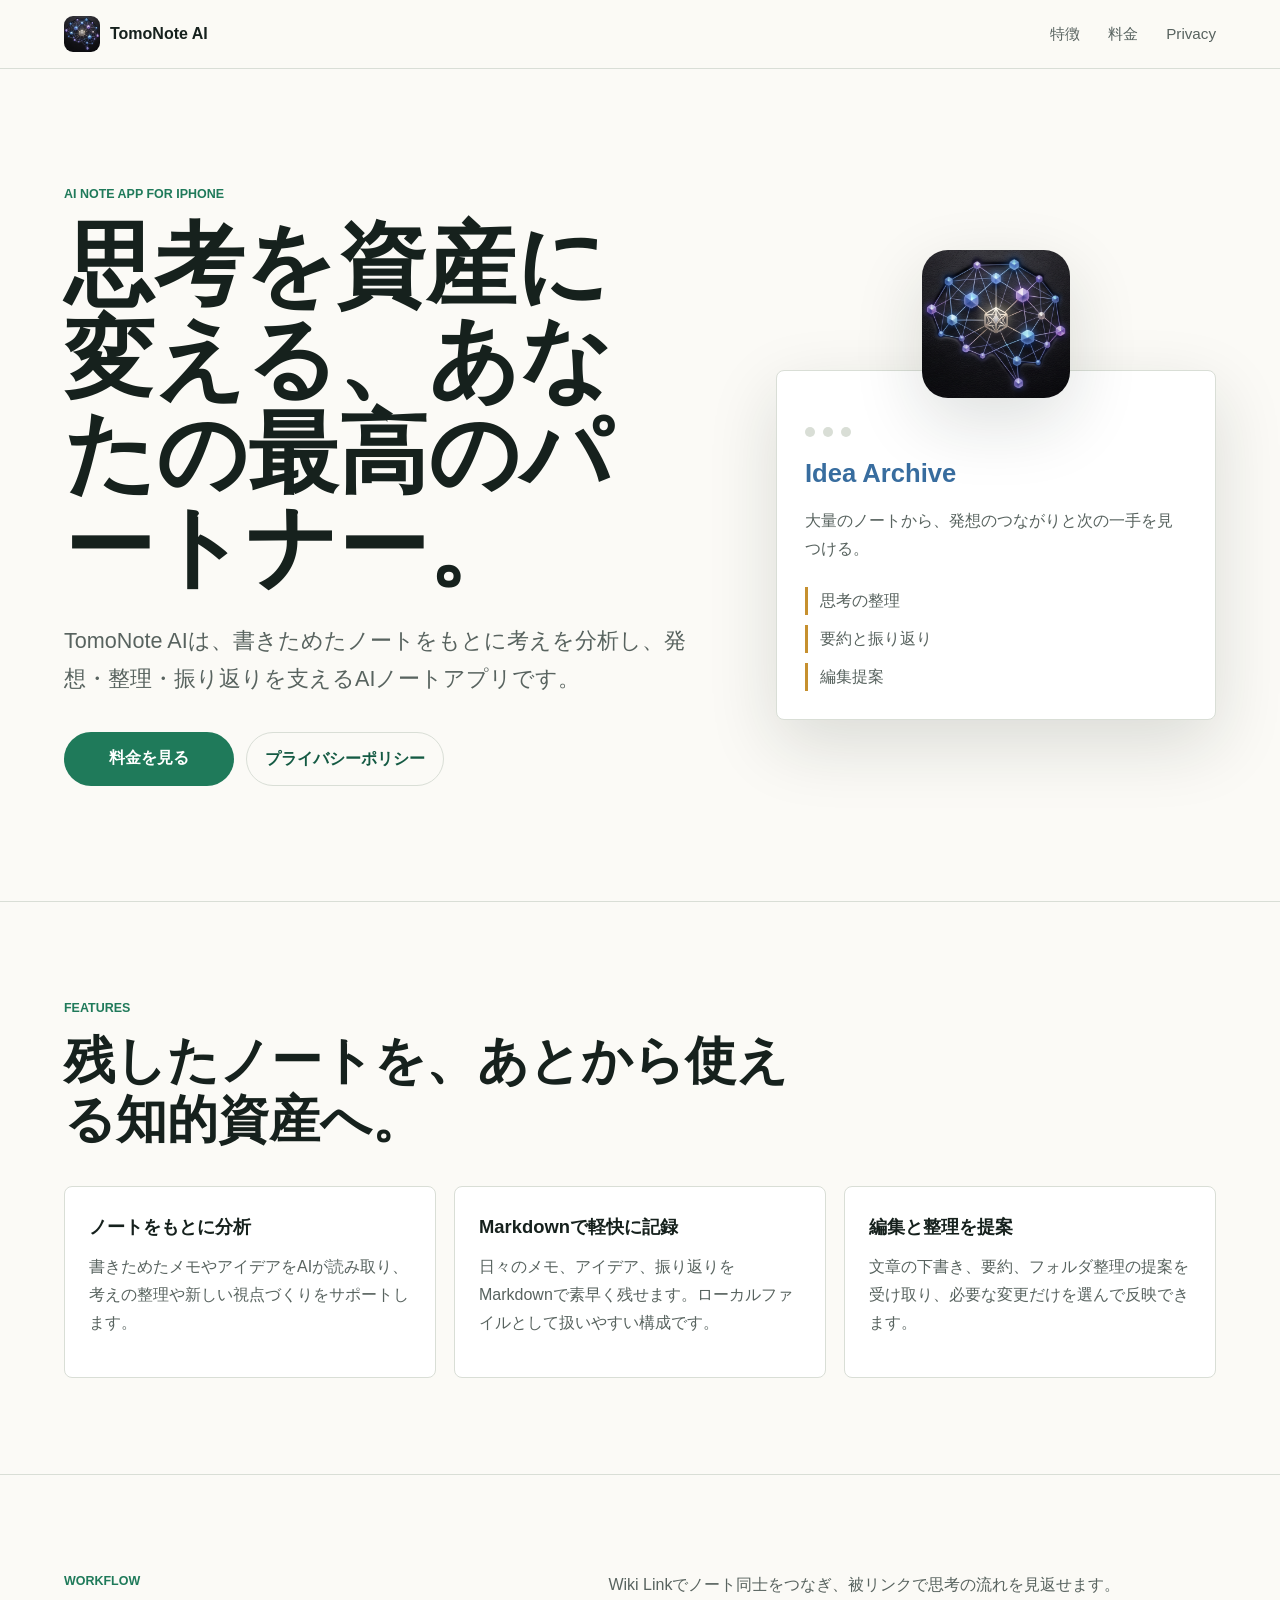
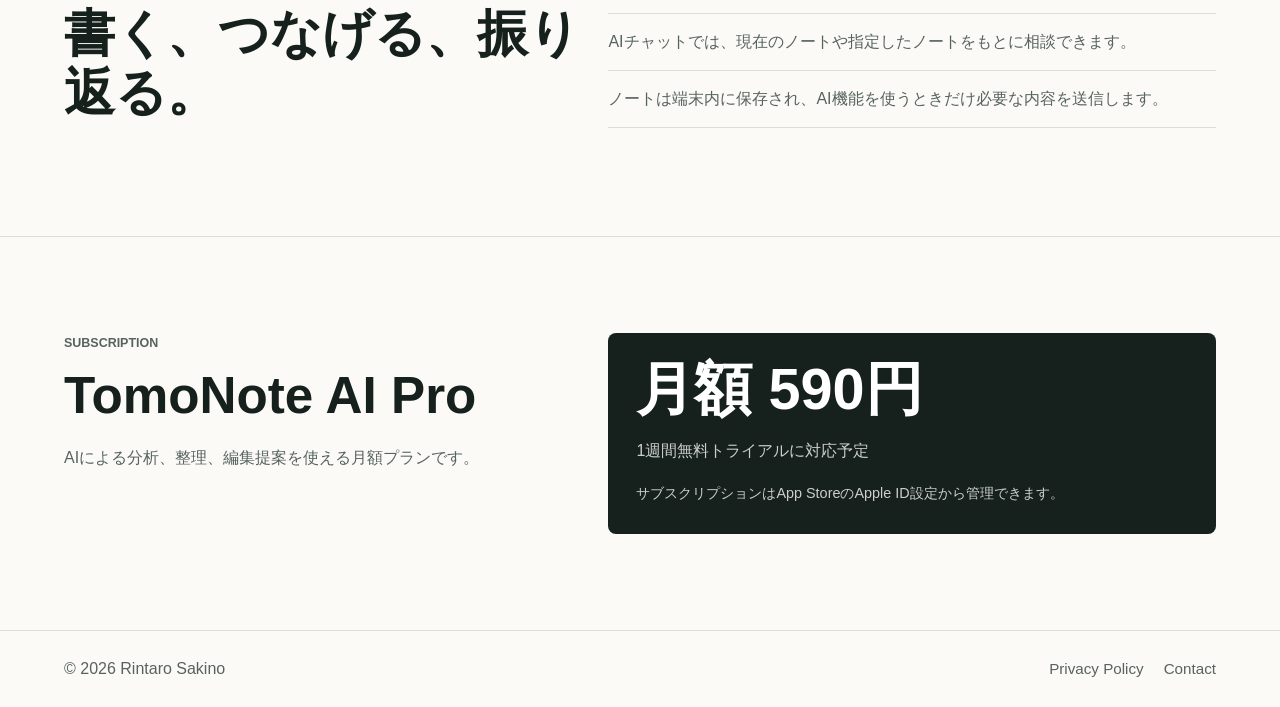
==== index.html @ 85b252c5 "Add GitHub Pages site" ====
<!doctype html>
<html lang="ja">
<head>
  <meta charset="utf-8">
  <meta name="viewport" content="width=device-width, initial-scale=1">
  <title>TomoNote AI | 思考を資産に変えるAIノート</title>
  <meta name="description" content="TomoNote AIは、書きためたノートをもとに思考を整理・分析し、発想と振り返りを支えるAIノートアプリです。">
  <meta property="og:title" content="TomoNote AI">
  <meta property="og:description" content="思考を資産に変える、あなたの最高のパートナー。">
  <meta property="og:type" content="website">
  <link rel="icon" href="assets/app-icon.png">
  <link rel="apple-touch-icon" href="assets/app-icon.png">
  <link rel="stylesheet" href="styles.css">
</head>
<body>
  <header class="site-header">
    <a class="brand" href="./" aria-label="TomoNote AI ホーム">
      <img src="assets/app-icon.png" alt="" width="36" height="36">
      <span>TomoNote AI</span>
    </a>
    <nav aria-label="主要ナビゲーション">
      <a href="#features">特徴</a>
      <a href="#subscription">料金</a>
      <a href="privacy.html">Privacy</a>
    </nav>
  </header>

  <main>
    <section class="hero">
      <div class="hero-copy">
        <p class="eyebrow">AI note app for iPhone</p>
        <h1>思考を資産に変える、あなたの最高のパートナー。</h1>
        <p class="lead">
          TomoNote AIは、書きためたノートをもとに考えを分析し、発想・整理・振り返りを支えるAIノートアプリです。
        </p>
        <div class="hero-actions">
          <a class="button primary" href="#subscription">料金を見る</a>
          <a class="button secondary" href="privacy.html">プライバシーポリシー</a>
        </div>
      </div>
      <div class="product-visual" aria-label="TomoNote AI のノート画面イメージ">
        <img class="app-icon-large" src="assets/app-icon.png" alt="TomoNote AI アプリアイコン">
        <div class="note-preview">
          <div class="preview-bar">
            <span></span>
            <span></span>
            <span></span>
          </div>
          <h2>Idea Archive</h2>
          <p>大量のノートから、発想のつながりと次の一手を見つける。</p>
          <ul>
            <li>思考の整理</li>
            <li>要約と振り返り</li>
            <li>編集提案</li>
          </ul>
        </div>
      </div>
    </section>

    <section id="features" class="section">
      <div class="section-heading">
        <p class="eyebrow">Features</p>
        <h2>残したノートを、あとから使える知的資産へ。</h2>
      </div>
      <div class="feature-grid">
        <article>
          <h3>ノートをもとに分析</h3>
          <p>書きためたメモやアイデアをAIが読み取り、考えの整理や新しい視点づくりをサポートします。</p>
        </article>
        <article>
          <h3>Markdownで軽快に記録</h3>
          <p>日々のメモ、アイデア、振り返りをMarkdownで素早く残せます。ローカルファイルとして扱いやすい構成です。</p>
        </article>
        <article>
          <h3>編集と整理を提案</h3>
          <p>文章の下書き、要約、フォルダ整理の提案を受け取り、必要な変更だけを選んで反映できます。</p>
        </article>
      </div>
    </section>

    <section class="section split-section">
      <div>
        <p class="eyebrow">Workflow</p>
        <h2>書く、つなげる、振り返る。</h2>
      </div>
      <div class="workflow-list">
        <p>Wiki Linkでノート同士をつなぎ、被リンクで思考の流れを見返せます。</p>
        <p>AIチャットでは、現在のノートや指定したノートをもとに相談できます。</p>
        <p>ノートは端末内に保存され、AI機能を使うときだけ必要な内容を送信します。</p>
      </div>
    </section>

    <section id="subscription" class="section price-section">
      <div>
        <p class="eyebrow">Subscription</p>
        <h2>TomoNote AI Pro</h2>
        <p>AIによる分析、整理、編集提案を使える月額プランです。</p>
      </div>
      <div class="price-panel">
        <p class="price">月額 590円</p>
        <p>1週間無料トライアルに対応予定</p>
        <p class="fine-print">サブスクリプションはApp StoreのApple ID設定から管理できます。</p>
      </div>
    </section>
  </main>

  <footer class="site-footer">
    <p>© 2026 Rintaro Sakino</p>
    <div>
      <a href="privacy.html">Privacy Policy</a>
      <a href="https://github.com/taro1025/tomo-note-ai/issues">Contact</a>
    </div>
  </footer>
</body>
</html>
---- styles.css ----
:root {
  color-scheme: light;
  --ink: #16211d;
  --muted: #58635f;
  --paper: #fbfaf6;
  --surface: #ffffff;
  --line: #d9ded6;
  --accent: #1f7a5a;
  --accent-strong: #145a43;
  --gold: #c6902f;
  --blue: #386d9f;
  --shadow: 0 24px 70px rgba(22, 33, 29, 0.14);
}

* {
  box-sizing: border-box;
}

html {
  scroll-behavior: smooth;
}

body {
  margin: 0;
  background: var(--paper);
  color: var(--ink);
  font-family: -apple-system, BlinkMacSystemFont, "Helvetica Neue", "Noto Sans JP", sans-serif;
  line-height: 1.75;
}

a {
  color: inherit;
}

.site-header {
  align-items: center;
  background: rgba(251, 250, 246, 0.9);
  border-bottom: 1px solid var(--line);
  display: flex;
  justify-content: space-between;
  padding: 16px clamp(20px, 5vw, 72px);
  position: sticky;
  top: 0;
  z-index: 10;
}

.brand {
  align-items: center;
  display: inline-flex;
  font-weight: 700;
  gap: 10px;
  text-decoration: none;
}

.brand img {
  border-radius: 9px;
}

nav {
  display: flex;
  gap: clamp(12px, 3vw, 28px);
}

nav a,
.site-footer a {
  color: var(--muted);
  font-size: 0.95rem;
  text-decoration: none;
}

nav a:hover,
.site-footer a:hover {
  color: var(--accent-strong);
}

.hero {
  align-items: center;
  display: grid;
  gap: clamp(36px, 7vw, 96px);
  grid-template-columns: minmax(0, 1fr) minmax(280px, 440px);
  min-height: calc(100vh - 73px);
  padding: clamp(56px, 9vw, 120px) clamp(20px, 5vw, 72px);
}

.hero-copy {
  max-width: 720px;
}

.eyebrow {
  color: var(--accent);
  font-size: 0.78rem;
  font-weight: 800;
  letter-spacing: 0;
  margin: 0 0 12px;
  text-transform: uppercase;
}

h1,
h2,
h3,
p {
  margin-top: 0;
}

h1 {
  font-size: clamp(2.5rem, 7vw, 5.8rem);
  line-height: 1.05;
  margin-bottom: 28px;
  max-width: 850px;
}

h2 {
  font-size: clamp(1.8rem, 4vw, 3.2rem);
  line-height: 1.15;
  margin-bottom: 18px;
}

h3 {
  font-size: 1.15rem;
  margin-bottom: 10px;
}

.lead {
  color: var(--muted);
  font-size: clamp(1.08rem, 2vw, 1.35rem);
  max-width: 690px;
}

.hero-actions {
  display: flex;
  flex-wrap: wrap;
  gap: 12px;
  margin-top: 34px;
}

.button {
  border-radius: 999px;
  display: inline-flex;
  font-weight: 700;
  justify-content: center;
  min-width: 170px;
  padding: 12px 18px;
  text-decoration: none;
}

.button.primary {
  background: var(--accent);
  color: #ffffff;
}

.button.secondary {
  border: 1px solid var(--line);
  color: var(--accent-strong);
}

.product-visual {
  display: grid;
  justify-items: center;
  position: relative;
}

.app-icon-large {
  border-radius: 26px;
  box-shadow: var(--shadow);
  height: clamp(96px, 13vw, 148px);
  margin-bottom: -28px;
  position: relative;
  width: clamp(96px, 13vw, 148px);
  z-index: 1;
}

.note-preview {
  background: var(--surface);
  border: 1px solid var(--line);
  border-radius: 8px;
  box-shadow: var(--shadow);
  max-width: 440px;
  padding: 56px 28px 28px;
  width: 100%;
}

.preview-bar {
  display: flex;
  gap: 8px;
  margin-bottom: 22px;
}

.preview-bar span {
  background: var(--line);
  border-radius: 50%;
  display: block;
  height: 10px;
  width: 10px;
}

.note-preview h2 {
  color: var(--blue);
  font-size: 1.6rem;
}

.note-preview p,
.note-preview li {
  color: var(--muted);
}

.note-preview ul {
  display: grid;
  gap: 10px;
  list-style: none;
  margin: 24px 0 0;
  padding: 0;
}

.note-preview li {
  border-left: 3px solid var(--gold);
  padding-left: 12px;
}

.section {
  border-top: 1px solid var(--line);
  padding: clamp(56px, 8vw, 96px) clamp(20px, 5vw, 72px);
}

.section-heading {
  max-width: 760px;
}

.feature-grid {
  display: grid;
  gap: 18px;
  grid-template-columns: repeat(3, minmax(0, 1fr));
  margin-top: 36px;
}

.feature-grid article {
  background: var(--surface);
  border: 1px solid var(--line);
  border-radius: 8px;
  padding: 24px;
}

.feature-grid p,
.workflow-list,
.price-section p,
.policy p,
.policy li {
  color: var(--muted);
}

.split-section,
.price-section {
  align-items: start;
  display: grid;
  gap: 28px;
  grid-template-columns: minmax(0, 0.85fr) minmax(280px, 1fr);
}

.workflow-list {
  display: grid;
  gap: 14px;
}

.workflow-list p {
  border-bottom: 1px solid var(--line);
  margin: 0;
  padding-bottom: 14px;
}

.price-panel {
  background: var(--ink);
  border-radius: 8px;
  color: #ffffff;
  padding: 28px;
}

.price-panel p {
  color: rgba(255, 255, 255, 0.78);
}

.price-panel .price {
  color: #ffffff;
  font-size: clamp(2rem, 5vw, 3.6rem);
  font-weight: 800;
  line-height: 1;
  margin-bottom: 18px;
}

.fine-print {
  font-size: 0.9rem;
  margin-bottom: 0;
}

.site-footer {
  align-items: center;
  border-top: 1px solid var(--line);
  display: flex;
  justify-content: space-between;
  padding: 24px clamp(20px, 5vw, 72px);
}

.site-footer p {
  color: var(--muted);
  margin: 0;
}

.site-footer div {
  display: flex;
  gap: 20px;
}

.policy {
  margin: 0 auto;
  max-width: 880px;
  padding: clamp(48px, 8vw, 88px) 20px;
}

.policy h1 {
  font-size: clamp(2.1rem, 5vw, 4rem);
}

.policy section {
  border-top: 1px solid var(--line);
  padding: 28px 0;
}

.policy h2 {
  font-size: 1.35rem;
}

.updated {
  color: var(--muted);
  margin-bottom: 40px;
}

@media (max-width: 820px) {
  .site-header,
  .site-footer {
    align-items: flex-start;
    flex-direction: column;
    gap: 14px;
  }

  .hero,
  .split-section,
  .price-section,
  .feature-grid {
    grid-template-columns: 1fr;
  }

  .hero {
    min-height: auto;
  }

  nav {
    flex-wrap: wrap;
  }
}

@media (max-width: 520px) {
  .button {
    width: 100%;
  }

  .note-preview {
    padding-left: 20px;
    padding-right: 20px;
  }
}
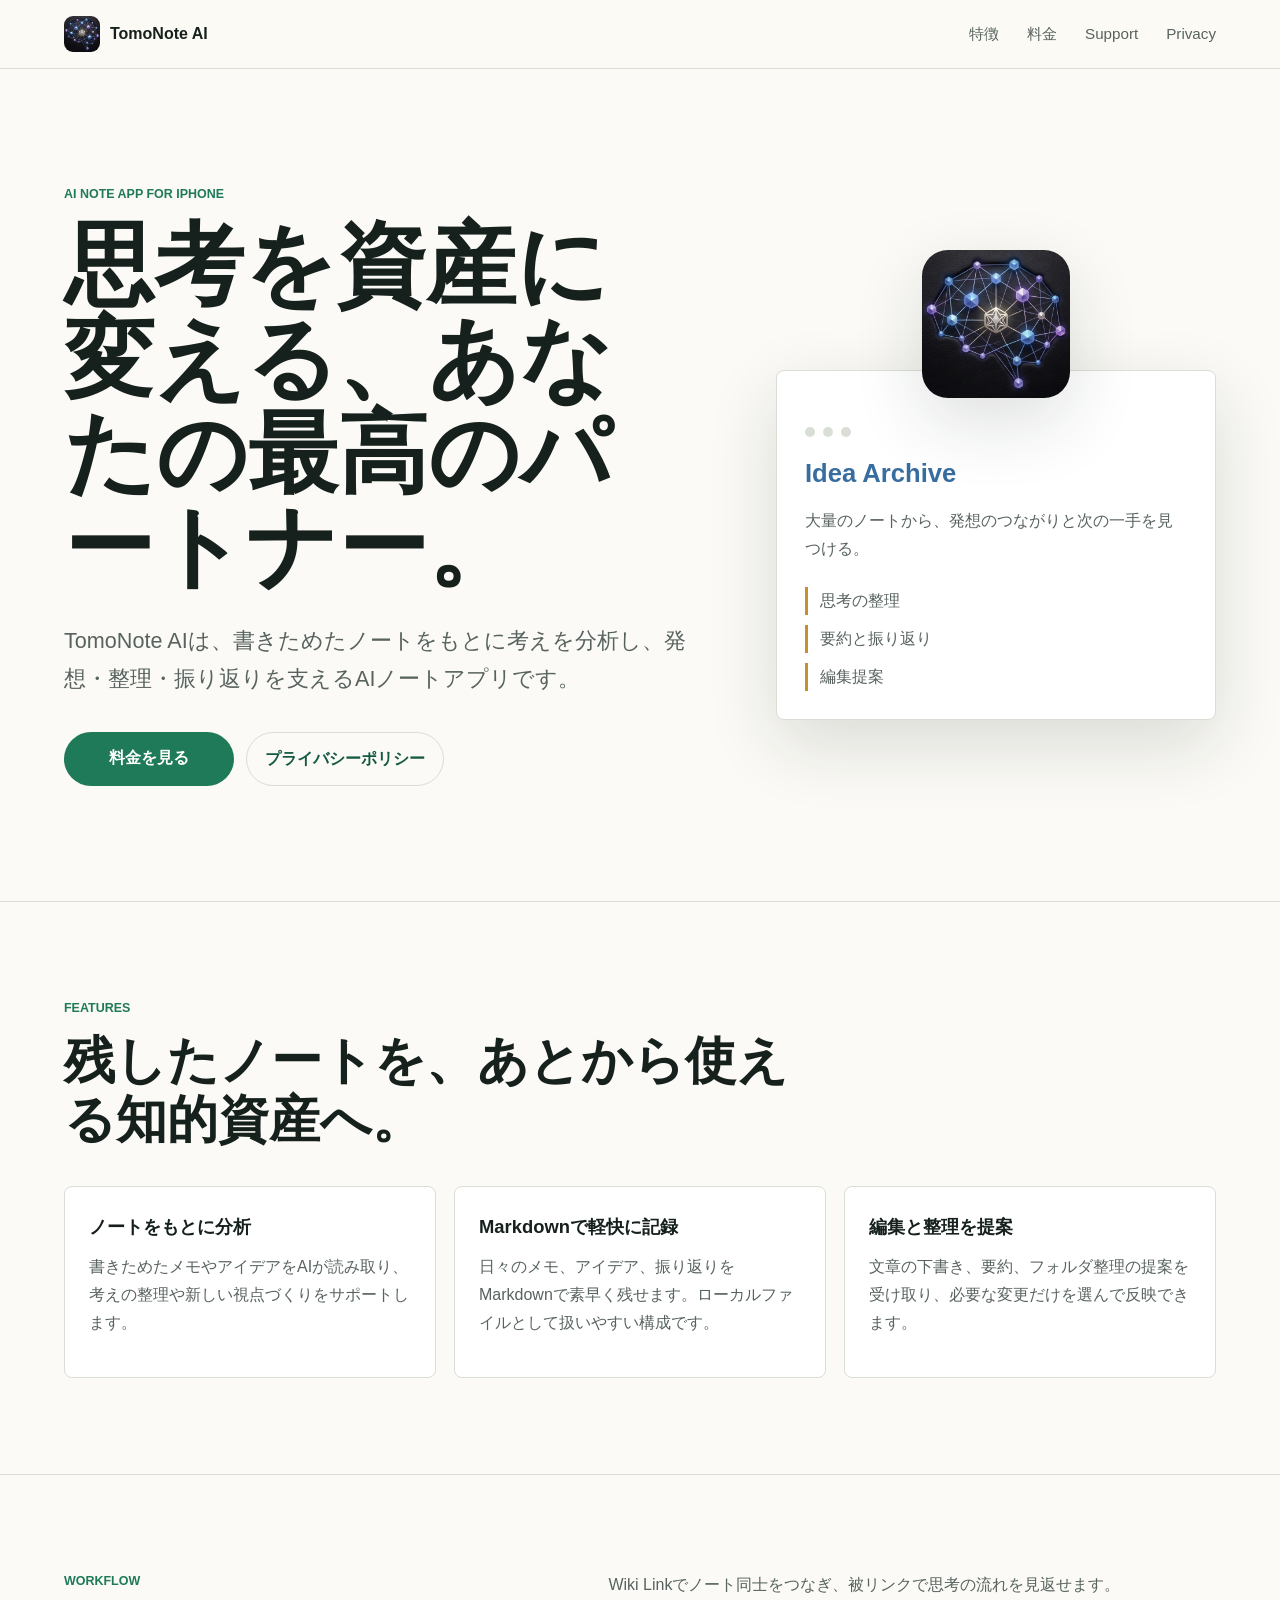
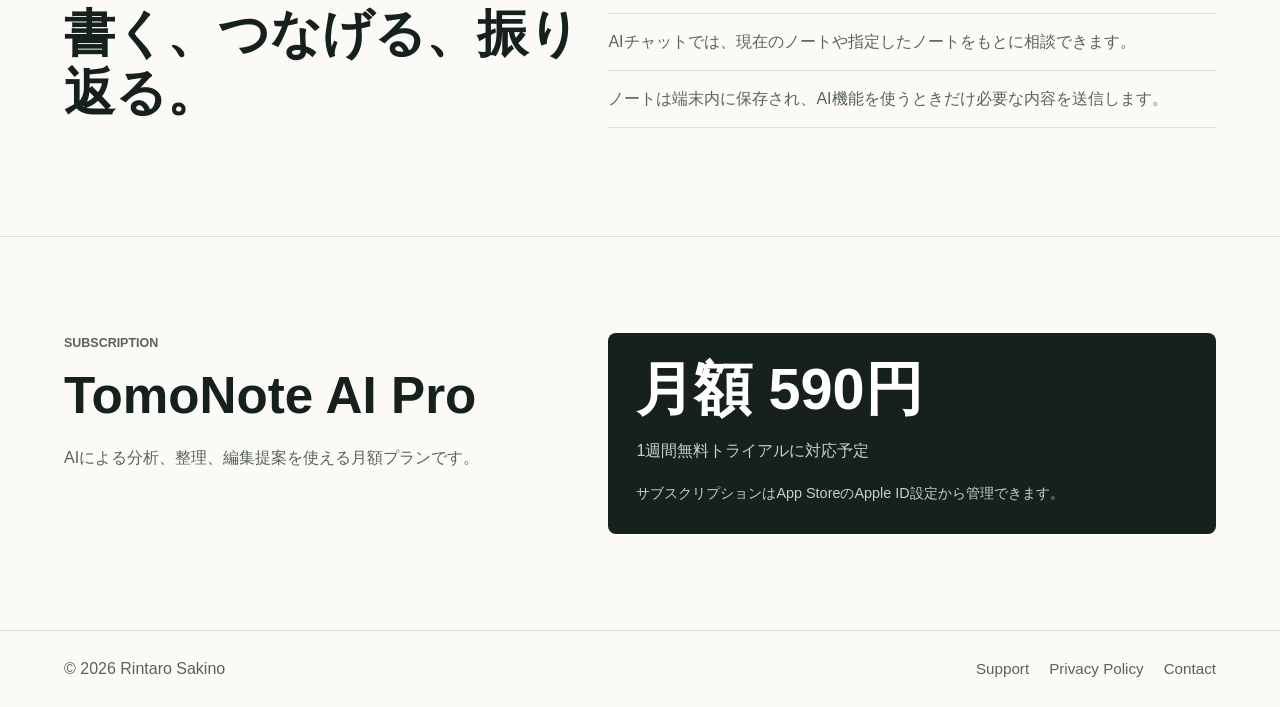
==== commit 0fdf7427: "Add support page" ====
--- a/index.html
+++ b/index.html
@@ -21,6 +21,7 @@
     <nav aria-label="主要ナビゲーション">
       <a href="#features">特徴</a>
       <a href="#subscription">料金</a>
+      <a href="support.html">Support</a>
       <a href="privacy.html">Privacy</a>
     </nav>
   </header>
@@ -107,6 +108,7 @@
   <footer class="site-footer">
     <p>© 2026 Rintaro Sakino</p>
     <div>
+      <a href="support.html">Support</a>
       <a href="privacy.html">Privacy Policy</a>
       <a href="https://github.com/taro1025/tomo-note-ai/issues">Contact</a>
     </div>
